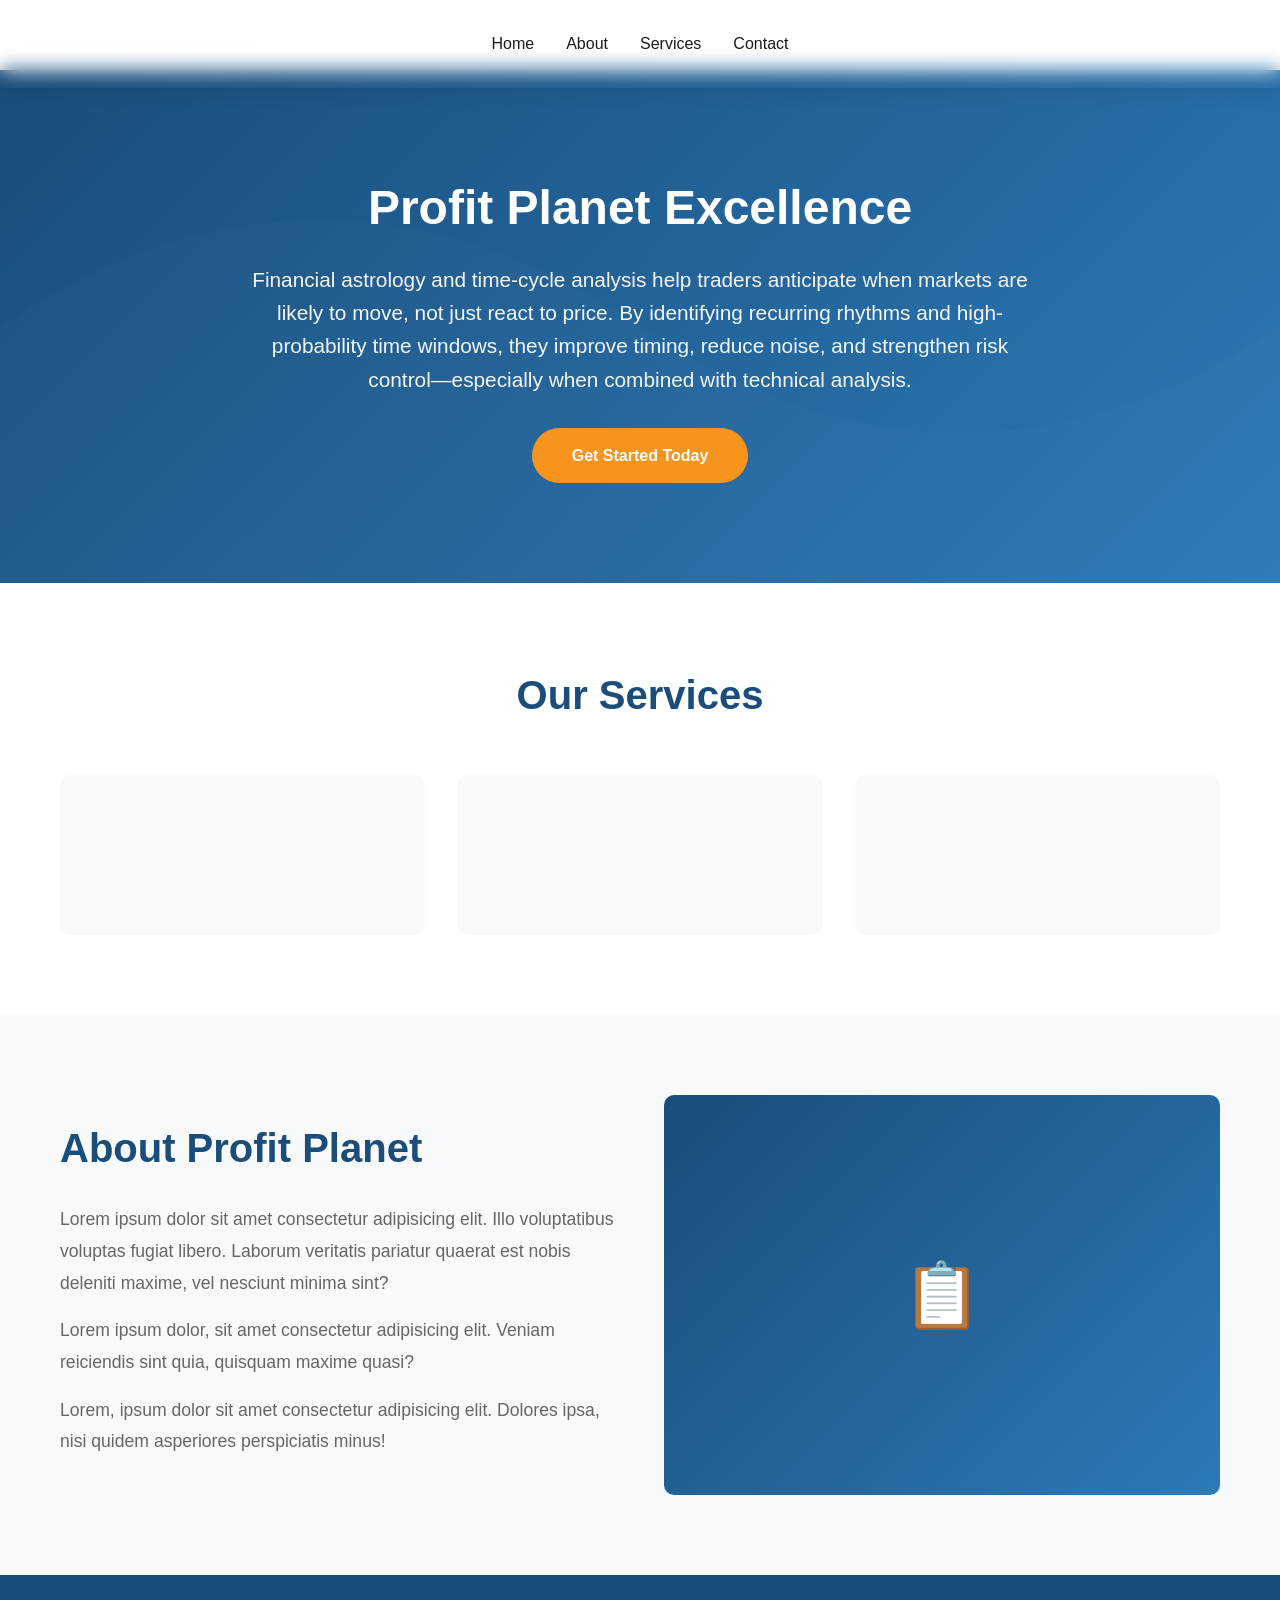
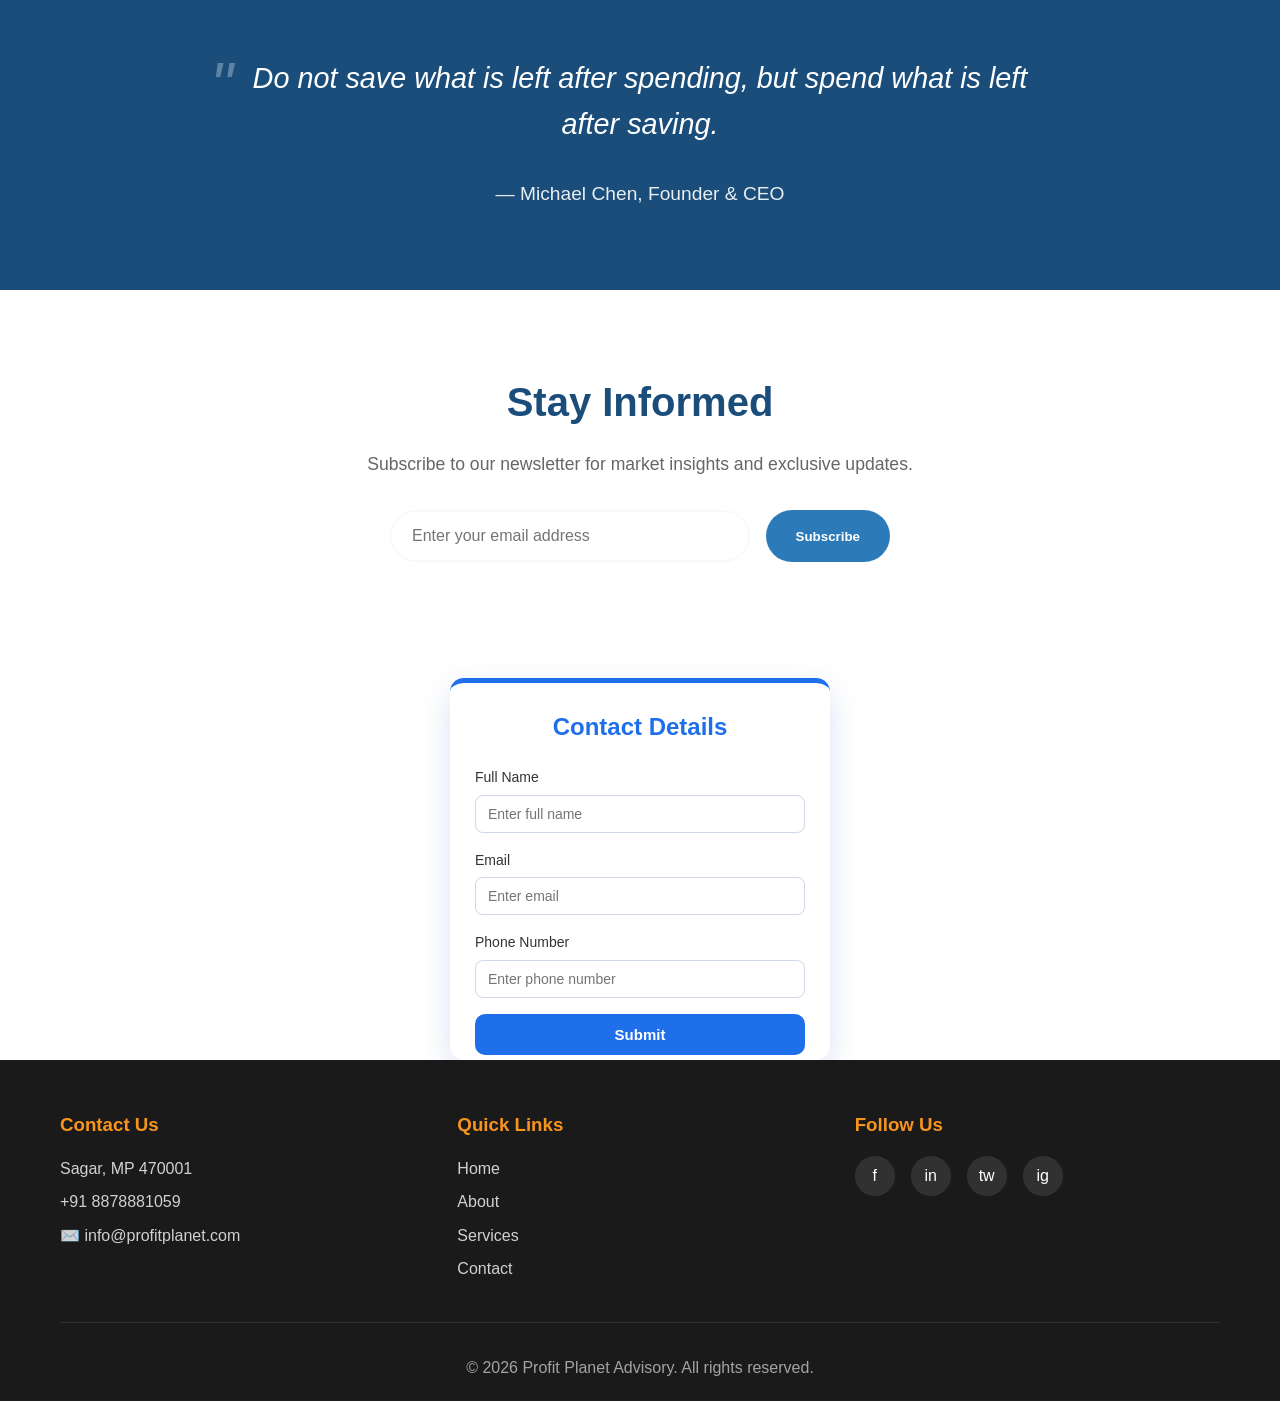
==== public/index.html @ dfa87131 "fix : path issue" ====
<!DOCTYPE html>
<html lang="en">
<head>
    <meta charset="UTF-8">
    <meta name="viewport" content="width=device-width, initial-scale=1.0">
    <title>Profit Planet Solutions</title>
    <link rel="stylesheet" href="style.css">
</head>
<body>
    <!-- Navigation -->
    <nav class="navbar">
        <div class="nav-container">
            <ul class="nav-menu" id="navMenu">
                <li><a href="#home">Home</a></li>
                <li><a href="#about">About</a></li>
                <li><a href="#services">Services</a></li>
                <li><a href="#contact">Contact</a></li>
            </ul>
            <button class="hamburger" id="hamburger" aria-label="Menu toggle">
                <span></span>
                <span></span>
                <span></span>
            </button>
        </div>
    </nav>

    <!-- Hero Section -->
    <section class="hero" id="home">
        <div class="hero-content">
            <h1>Profit Planet Excellence</h1>
            <p>Financial astrology and time-cycle analysis help traders anticipate when markets are likely to move, not just react to price. By identifying recurring rhythms and high-probability time windows, they improve timing, reduce noise, and strengthen risk control—especially when combined with technical analysis.</p>
            <a href="#contact" class="cta-button">Get Started Today</a>
        </div>
    </section>

    <!-- Services Section -->
    <section class="services" id="services">
        <div class="container">
            <h2 class="section-title">Our Services</h2>
            <div class="services-grid">
                <div class="service-card">       
                    <video autoplay muted loop playsinline class="bg-video">
  <source src="./public/videoplayback.mp4" type="video/mp4" />
</video>

                </div>
                <div class="service-card">
                    
                    <video autoplay muted loop playsinline class="bg-video">
  <source src="./public/videoplayback.mp4" type="video/mp4" />
</video>
                    
                </div>
                <div class="service-card">
                    
                   <video autoplay muted loop playsinline class="bg-video">
  <source src="./public/videoplayback.mp4" type="video/mp4" />
</video>
                   
                </div>
                
            </div>
        </div>
    </section>

    <!-- About Section -->
    <section class="about" id="about">
        <div class="container">
            <div class="about-content">
                <div class="about-text">
                    <h2>About Profit Planet</h2>
                    <p>Lorem ipsum dolor sit amet consectetur adipisicing elit. Illo voluptatibus voluptas fugiat libero. Laborum veritatis pariatur quaerat est nobis deleniti maxime, vel nesciunt minima sint?</p>
                    <p>Lorem ipsum dolor, sit amet consectetur adipisicing elit. Veniam reiciendis sint quia, quisquam maxime quasi?</p>
                    <p>Lorem, ipsum dolor sit amet consectetur adipisicing elit. Dolores ipsa, nisi quidem asperiores perspiciatis minus!</p>
                </div>
                <div class="about-image">
                    📋
                </div>
            </div>
        </div>
    </section>

    <!-- Testimonials Section -->
    <section class="testimonials">
        <div class="container">
            <div class="testimonial-quote">
               Do not save what is left after spending, but spend what is left after saving.
            </div>
            <div class="testimonial-author">— Michael Chen, Founder & CEO</div>
        </div>
    </section>

    <!-- Newsletter Section -->
    <section class="newsletter">
        <div class="container">
            <h2>Stay Informed</h2>
            <p>Subscribe to our newsletter for market insights and exclusive updates.</p>
            <form class="newsletter-form" id="newsletterForm">
                <input 
                    type="email" 
                    class="newsletter-input" 
                    id="emailInput" 
                    placeholder="Enter your email address" 
                    required
                >
                <button type="submit" class="newsletter-button">Subscribe</button>
            </form>
            <div class="newsletter-message" id="newsletterMessage"></div>
        </div>
    </section>

    <div class="contact-card">
  <h2>Contact Details</h2>

  <div class="form-group">
    <label>Full Name</label>
    <input type="text" id="fullName" placeholder="Enter full name" />
  </div>

  <div class="form-group">
    <label>Email</label>
    <input type="email" id="email" placeholder="Enter email" />
  </div>

  <div class="form-group">
    <label>Phone Number</label>
    <input type="tel" id="phone" placeholder="Enter phone number" />
  </div>

  <button class="submit-btn" onclick="handleSubmit()">Submit</button>
</div>


    <!-- Footer -->
    <footer class="footer" id="contact">
        <div class="container">
            <div class="footer-content">
                <div class="footer-section">
                    <h3>Contact Us</h3>
                    <p>Sagar, MP 470001</p>
                    <p>+91 8878881059</p>
                    <p>✉️ info@profitplanet.com</p>
                </div>
                <div class="footer-section">
                    <h3>Quick Links</h3>
                    <a href="#home">Home</a>
                    <a href="#about">About</a>
                    <a href="#services">Services</a>
                    <a href="#contact">Contact</a>
                </div>
                <div class="footer-section">
                    <h3>Follow Us</h3>
                    <div class="social-icons">
                        <div class="social-icon">f</div>
                        <div class="social-icon">in</div>
                        <div class="social-icon">tw</div>
                        <div class="social-icon">ig</div>
                    </div>
                </div>
            </div>
            <div class="footer-bottom">
                <p>&copy; 2026 Profit Planet Advisory. All rights reserved.</p>
            </div>
        </div>
    </footer>

    <!-- Scroll to Top Button -->
    <button class="scroll-top" id="scrollTop" aria-label="Scroll to top">↑</button>

    <script src="script.js"></script>
</body>
</html>
---- public/style.css ----
:root {
            --primary-color: #1a4d7a;
            --secondary-color: #2c7ab8;
            --accent-color: #f7941d;
            --text-dark: #1a1a1a;
            --text-light: #666;
            --bg-light: #f8f9fa;
            --white: #ffffff;
            --transition: all 0.3s ease;
        }

        * {
            margin: 0;
            padding: 0;
            box-sizing: border-box;
        }

        html {
            scroll-behavior: smooth;
        }

        body {
            font-family: 'Segoe UI', Tahoma, Geneva, Verdana, sans-serif;
            line-height: 1.6;
            color: var(--text-dark);
        }

        .container {
            max-width: 1200px;
            margin: 0 auto;
            padding: 0 20px;
        }

        /* Navigation */
        .navbar {
            position: fixed;
            top: 0;
            left: 0;
            width: 100%;
            box-shadow: rgba(0, 0, 0, 0.106) 0px 10.4274px 30.4274px 0px;
            backdrop-filter: blur(10px);
            padding: 15px 30px;
            display: flex;
            align-items: center;
            justify-content: center;
            z-index: 1000;
            box-shadow: 0 2px 20px rgba(0,0,0,0.1);
        }

        .nav-container {
            display: flex;
            justify-content: space-between;
            align-items: center;
            padding: 1rem 20px;
            max-width: 1200px;
            margin: 0 auto;
        }

        .logo {
            font-size: 1.5rem;
            font-weight: bold;
            color: var(--primary-color);
        }

        .nav-menu {
            display: flex;
            list-style: none;
            gap: 2rem;
        }

        .nav-menu a {
            text-decoration: none;
            color: var(--text-dark);
            font-weight: 500;
            transition: var(--transition);
        }

        .nav-menu a:hover {
            color: var(--secondary-color);
        }

        .hamburger {
            display: none;
            flex-direction: column;
            cursor: pointer;
            background: none;
            border: none;
            padding: 5px;
        }

        .hamburger span {
            width: 25px;
            height: 3px;
            background: var(--primary-color);
            margin: 3px 0;
            transition: var(--transition);
        }

        .hamburger.active span:nth-child(1) {
            transform: rotate(45deg) translate(8px, 8px);
        }

        .hamburger.active span:nth-child(2) {
            opacity: 0;
        }

        .hamburger.active span:nth-child(3) {
            transform: rotate(-45deg) translate(7px, -6px);
        }

        /* Hero Section */
        .hero {
            margin-top: 70px;
            background: linear-gradient(135deg, var(--primary-color) 0%, var(--secondary-color) 100%);
            color: var(--white);
            padding: 100px 20px;
            text-align: center;
            position: relative;
            overflow: hidden;
        }

        .hero::before {
            content: '';
            position: absolute;
            top: 0;
            left: 0;
            right: 0;
            bottom: 0;
            background: url('data:image/svg+xml,<svg xmlns="http://www.w3.org/2000/svg" viewBox="0 0 1200 600"><path d="M0,300 Q300,100 600,300 T1200,300 L1200,600 L0,600 Z" fill="rgba(255,255,255,0.05)"/></svg>') no-repeat center;
            background-size: cover;
            opacity: 0.3;
        }

        .hero-content {
            position: relative;
            z-index: 1;
            max-width: 800px;
            margin: 0 auto;
        }

        .hero h1 {
            font-size: 3rem;
            margin-bottom: 1rem;
            animation: fadeInUp 0.8s ease;
        }

        .hero p {
            font-size: 1.3rem;
            margin-bottom: 2rem;
            opacity: 0.95;
            animation: fadeInUp 1s ease;
        }

        .cta-button {
            display: inline-block;
            padding: 15px 40px;
            background: var(--accent-color);
            color: var(--white);
            text-decoration: none;
            border-radius: 50px;
            font-weight: bold;
            transition: var(--transition);
            animation: fadeInUp 1.2s ease;
            border: none;
            cursor: pointer;
            font-size: 1rem;
        }

        .cta-button:hover {
            transform: translateY(-3px);
            box-shadow: 0 10px 25px rgba(247, 148, 29, 0.3);
        }

        /* Services Section */
        .services {
            padding: 80px 20px;
            background: var(--white);
        }

        .section-title {
            text-align: center;
            font-size: 2.5rem;
            color: var(--primary-color);
            margin-bottom: 3rem;
        }

        .services-grid {
            display: grid;
            grid-template-columns: repeat(auto-fit, minmax(200px, 1fr));
            gap: 2rem;
            margin-top: 3rem;
        }

        .service-card {
            background: var(--bg-light);
            padding: 1px;
            border-radius: 10px;
            text-align: center;
            transition: var(--transition);
            
        }

        .service-card:hover {
            box-shadow: 0 15px 30px rgba(0,0,0,0.1);
            border-color: var(--secondary-color);
        }

        .service-icon {
            font-size: 3rem;
            margin-bottom: 1rem;
        }

        .service-card h3 {
            color: var(--primary-color);
            margin-bottom: 1rem;
            font-size: 1.3rem;
        }

        .service-card p {
            color: var(--text-light);
        }

        /* About Section */
        .about {
            padding: 80px 20px;
            background: var(--bg-light);
        }

        .about-content {
            display: grid;
            grid-template-columns: 1fr 1fr;
            gap: 3rem;
            align-items: center;
        }

        .about-text h2 {
            color: var(--primary-color);
            font-size: 2.5rem;
            margin-bottom: 1.5rem;
        }

        .about-text p {
            color: var(--text-light);
            font-size: 1.1rem;
            line-height: 1.8;
            margin-bottom: 1rem;
        }

        .about-image {
            background: linear-gradient(135deg, var(--primary-color), var(--secondary-color));
            height: 400px;
            border-radius: 10px;
            display: flex;
            align-items: center;
            justify-content: center;
            color: var(--white);
            font-size: 4rem;
        }

        /* Testimonials Section */
        .testimonials {
            padding: 80px 20px;
            background: var(--primary-color);
            color: var(--white);
            text-align: center;
        }

        .testimonial-quote {
            max-width: 800px;
            margin: 0 auto;
            font-size: 1.8rem;
            font-style: italic;
            line-height: 1.6;
            position: relative;
        }

        .testimonial-quote::before {
            content: '"';
            font-size: 4rem;
            position: absolute;
            top: -20px;
            left: -30px;
            opacity: 0.3;
        }

        .testimonial-author {
            margin-top: 2rem;
            font-size: 1.2rem;
            opacity: 0.9;
        }

        /* Newsletter Section */
        .newsletter {
            padding: 80px 20px;
            background: var(--white);
            text-align: center;
        }

        .newsletter h2 {
            color: var(--primary-color);
            font-size: 2.5rem;
            margin-bottom: 1rem;
        }

        .newsletter p {
            color: var(--text-light);
            margin-bottom: 2rem;
            font-size: 1.1rem;
        }

        .newsletter-form {
            max-width: 500px;
            margin: 0 auto;
            display: flex;
            gap: 1rem;
        }

        .newsletter-input {
            flex: 1;
            padding: 15px 20px;
            border: 2px solid var(--bg-light);
            border-radius: 50px;
            font-size: 1rem;
            transition: var(--transition);
        }

        .newsletter-input:focus {
            outline: none;
            border-color: var(--secondary-color);
        }

        .newsletter-button {
            padding: 15px 30px;
            background: var(--secondary-color);
            color: var(--white);
            border: none;
            border-radius: 50px;
            font-weight: bold;
            cursor: pointer;
            transition: var(--transition);
        }

        .newsletter-button:hover {
            background: var(--primary-color);
        }

        .newsletter-message {
            margin-top: 1rem;
            font-size: 0.9rem;
            min-height: 20px;
        }

        .success {
            color: green;
        }

        .error {
            color: red;
        }

        /* Footer */
        .footer {
            background: var(--text-dark);
            color: var(--white);
            padding: 50px 20px 20px;
        }

        .footer-content {
            display: grid;
            grid-template-columns: repeat(auto-fit, minmax(250px, 1fr));
            gap: 2rem;
            margin-bottom: 2rem;
        }

        .footer-section h3 {
            margin-bottom: 1rem;
            color: var(--accent-color);
        }

        .footer-section p,
        .footer-section a {
            color: rgba(255,255,255,0.8);
            text-decoration: none;
            display: block;
            margin-bottom: 0.5rem;
        }

        .footer-section a:hover {
            color: var(--accent-color);
        }

        .social-icons {
            display: flex;
            gap: 1rem;
            margin-top: 1rem;
        }

        .social-icon {
            width: 40px;
            height: 40px;
            background: rgba(255,255,255,0.1);
            border-radius: 50%;
            display: flex;
            align-items: center;
            justify-content: center;
            transition: var(--transition);
            cursor: pointer;
        }

        .social-icon:hover {
            background: var(--accent-color);
            transform: translateY(-3px);
        }

        .footer-bottom {
            text-align: center;
            padding-top: 2rem;
            border-top: 1px solid rgba(255,255,255,0.1);
            color: rgba(255,255,255,0.6);
        }

        /* Scroll to Top Button */
        .scroll-top {
            position: fixed;
            bottom: 30px;
            right: 30px;
            width: 50px;
            height: 50px;
            background: var(--accent-color);
            color: var(--white);
            border: none;
            border-radius: 50%;
            font-size: 1.5rem;
            cursor: pointer;
            opacity: 0;
            visibility: hidden;
            transition: var(--transition);
            z-index: 999;
        }

        .scroll-top.visible {
            opacity: 1;
            visibility: visible;
        }

        .scroll-top:hover {
            background: var(--primary-color);
            transform: translateY(-5px);
        }

        /* Animations */
        @keyframes fadeInUp {
            from {
                opacity: 0;
                transform: translateY(30px);
            }
            to {
                opacity: 1;
                transform: translateY(0);
            }
        }

        /* Responsive Design */
        @media (max-width: 768px) {
            .hamburger {
                display: flex;
            }

            .nav-menu {
                position: fixed;
                left: -100%;
                top: 70px;
                flex-direction: column;
                background: var(--white);
                width: 100%;
                text-align: center;
                transition: var(--transition);
                box-shadow: 0 10px 27px rgba(0,0,0,0.1);
                padding: 2rem 0;
            }

            .nav-menu.active {
                left: 0;
            }

            .hero h1 {
                font-size: 2rem;
            }

            .hero p {
                font-size: 1.1rem;
            }

            .about-content {
                grid-template-columns: 1fr;
            }

            .about-image {
                height: 300px;
            }

            .testimonial-quote {
                font-size: 1.3rem;
            }

            .newsletter-form {
                flex-direction: column;
            }

            .section-title {
                font-size: 2rem;
            }
        }

        @media (max-width: 480px) {
            .hero {
                padding: 60px 20px;
            }

            .hero h1 {
                font-size: 1.8rem;
            }

            .services,
            .about,
            .testimonials,
            .newsletter {
                padding: 50px 20px;
            }
        }

        .contact-card {
  width: 100%;
  max-width: 380px;
  background: #ffffff;
  border-radius: 14px;
  padding: 25px;
  margin: auto;
  padding-bottom: 5px;
  box-shadow: 0 10px 30px rgba(0, 70, 180, 0.15);
  border-top: 5px solid #1f6feb;
}

.contact-card h2 {
  margin-bottom: 20px;
  color: #1f6feb;
  text-align: center;
}

.form-group {
  margin-bottom: 16px;
}

.form-group label {
  display: block;
  margin-bottom: 6px;
  font-size: 14px;
  color: #333;
}

.form-group input {
  width: 100%;
  padding: 10px 12px;
  border-radius: 8px;
  border: 1px solid #cfd9ea;
  outline: none;
  font-size: 14px;
}

.form-group input:focus {
  border-color: #1f6feb;
  box-shadow: 0 0 0 2px rgba(31, 111, 235, 0.15);
}

.submit-btn {
  width: 100%;
  padding: 12px;
  border-radius: 10px;
  border: none;
  background: #1f6feb;
  color: #ffffff;
  font-size: 15px;
  font-weight: 600;
  cursor: pointer;
  transition: background 0.2s ease;
}

.submit-btn:hover {
  background: #174db3;
}
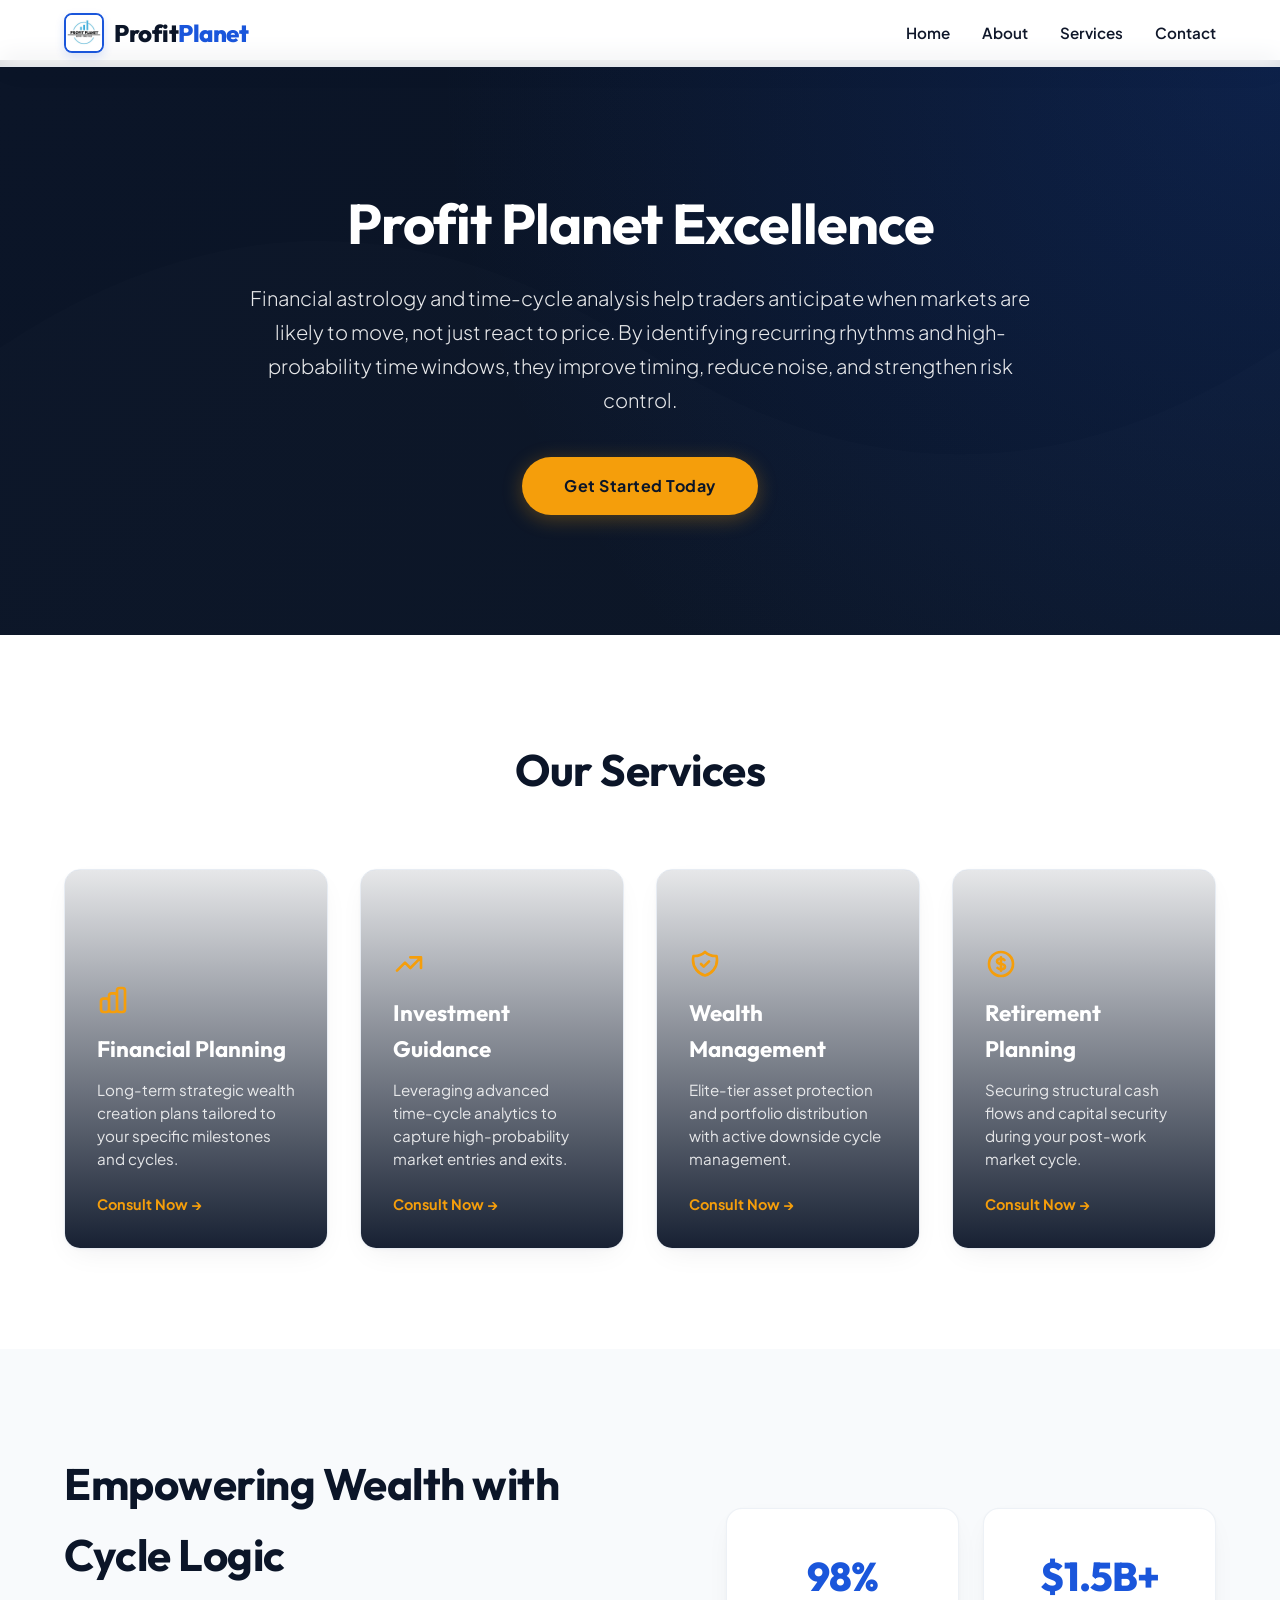
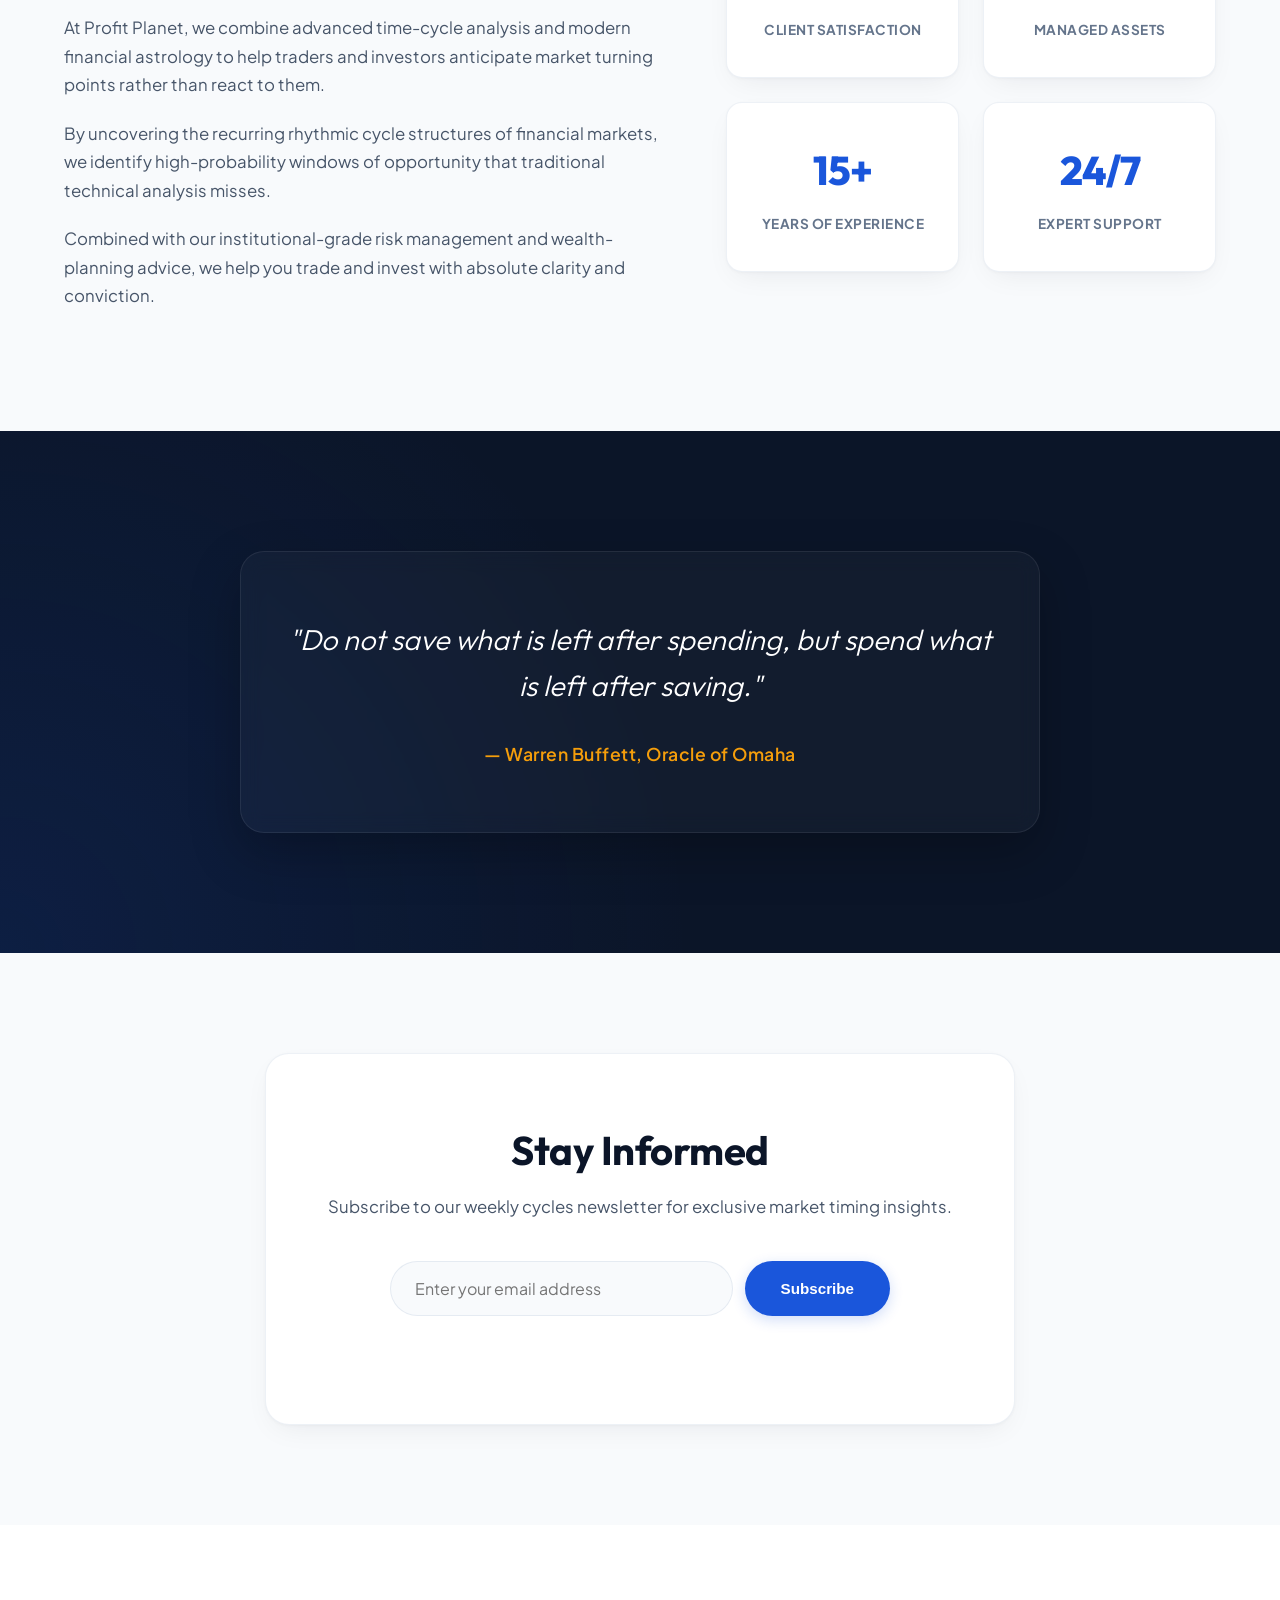
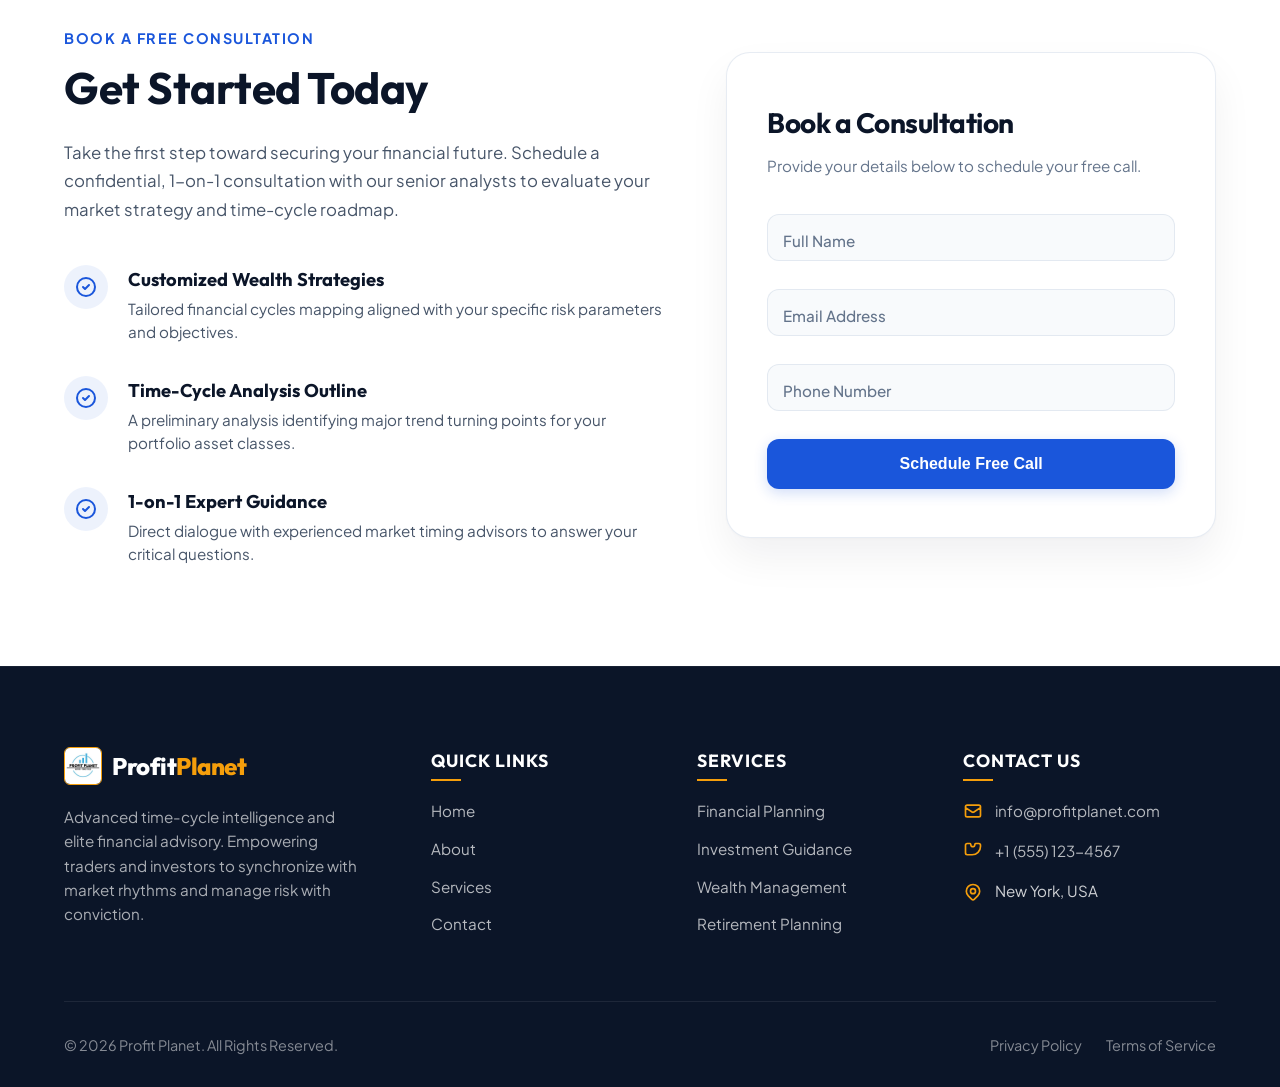
==== commit 00858f54: "feat: initialize Profit Planet landing page with responsive design and service structure" ====
--- a/public/index.html
+++ b/public/index.html
@@ -10,6 +10,10 @@
     <!-- Navigation -->
     <nav class="navbar">
         <div class="nav-container">
+            <a href="#home" class="logo">
+                <img src="logo.jpg" alt="Profit Planet Logo" class="logo-img">
+                <span>Profit<span>Planet</span></span>
+            </a>
             <ul class="nav-menu" id="navMenu">
                 <li><a href="#home">Home</a></li>
                 <li><a href="#about">About</a></li>
@@ -28,7 +32,7 @@
     <section class="hero" id="home">
         <div class="hero-content">
             <h1>Profit Planet Excellence</h1>
-            <p>Financial astrology and time-cycle analysis help traders anticipate when markets are likely to move, not just react to price. By identifying recurring rhythms and high-probability time windows, they improve timing, reduce noise, and strengthen risk control—especially when combined with technical analysis.</p>
+            <p>Financial astrology and time-cycle analysis help traders anticipate when markets are likely to move, not just react to price. By identifying recurring rhythms and high-probability time windows, they improve timing, reduce noise, and strengthen risk control.</p>
             <a href="#contact" class="cta-button">Get Started Today</a>
         </div>
     </section>
@@ -38,27 +42,70 @@
         <div class="container">
             <h2 class="section-title">Our Services</h2>
             <div class="services-grid">
+                <!-- Service 1 -->
                 <div class="service-card">       
                     <video autoplay muted loop playsinline class="bg-video">
-  <source src="./public/videoplayback.mp4" type="video/mp4" />
-</video>
-
-                </div>
+                        <source src="videoplayback.mp4" type="video/mp4" />
+                    </video>
+                    <div class="service-content">
+                        <div class="service-icon">
+                            <svg xmlns="http://www.w3.org/2000/svg" fill="none" viewBox="0 0 24 24" stroke="currentColor" width="32" height="32">
+                                <path stroke-linecap="round" stroke-linejoin="round" stroke-width="2" d="M9 19v-6a2 2 0 00-2-2H5a2 2 0 00-2 2v6a2 2 0 002 2h2a2 2 0 002-2zm0 0V9a2 2 0 012-2h2a2 2 0 012 2v10m-6 0a2 2 0 002 2h2a2 2 0 002-2m0 0V5a2 2 0 012-2h2a2 2 0 012 2v14a2 2 0 01-2 2h-2a2 2 0 01-2-2z" />
+                            </svg>
+                        </div>
+                        <h3>Financial Planning</h3>
+                        <p>Long-term strategic wealth creation plans tailored to your specific milestones and cycles.</p>
+                        <a href="#contact" class="service-link">Consult Now &rarr;</a>
+                    </div>
+                </div>
+                <!-- Service 2 -->
                 <div class="service-card">
-                    
                     <video autoplay muted loop playsinline class="bg-video">
-  <source src="./public/videoplayback.mp4" type="video/mp4" />
-</video>
-                    
-                </div>
+                        <source src="videoplayback.mp4" type="video/mp4" />
+                    </video>
+                    <div class="service-content">
+                        <div class="service-icon">
+                            <svg xmlns="http://www.w3.org/2000/svg" fill="none" viewBox="0 0 24 24" stroke="currentColor" width="32" height="32">
+                                <path stroke-linecap="round" stroke-linejoin="round" stroke-width="2" d="M13 7h8m0 0v8m0-8l-8 8-4-4-6 6" />
+                            </svg>
+                        </div>
+                        <h3>Investment Guidance</h3>
+                        <p>Leveraging advanced time-cycle analytics to capture high-probability market entries and exits.</p>
+                        <a href="#contact" class="service-link">Consult Now &rarr;</a>
+                    </div>
+                </div>
+                <!-- Service 3 -->
                 <div class="service-card">
-                    
-                   <video autoplay muted loop playsinline class="bg-video">
-  <source src="./public/videoplayback.mp4" type="video/mp4" />
-</video>
-                   
-                </div>
-                
+                    <video autoplay muted loop playsinline class="bg-video">
+                        <source src="videoplayback.mp4" type="video/mp4" />
+                    </video>
+                    <div class="service-content">
+                        <div class="service-icon">
+                            <svg xmlns="http://www.w3.org/2000/svg" fill="none" viewBox="0 0 24 24" stroke="currentColor" width="32" height="32">
+                                <path stroke-linecap="round" stroke-linejoin="round" stroke-width="2" d="M9 12l2 2 4-4m5.618-4.016A11.955 11.955 0 0112 2.944a11.955 11.955 0 01-8.618 3.04A12.02 12.02 0 003 9c0 5.591 3.824 10.29 9 11.622 5.176-1.332 9-6.03 9-11.622 0-1.042-.133-2.052-.382-3.016z" />
+                            </svg>
+                        </div>
+                        <h3>Wealth Management</h3>
+                        <p>Elite-tier asset protection and portfolio distribution with active downside cycle management.</p>
+                        <a href="#contact" class="service-link">Consult Now &rarr;</a>
+                    </div>
+                </div>
+                <!-- Service 4 -->
+                <div class="service-card">
+                    <video autoplay muted loop playsinline class="bg-video">
+                        <source src="videoplayback.mp4" type="video/mp4" />
+                    </video>
+                    <div class="service-content">
+                        <div class="service-icon">
+                            <svg xmlns="http://www.w3.org/2000/svg" fill="none" viewBox="0 0 24 24" stroke="currentColor" width="32" height="32">
+                                <path stroke-linecap="round" stroke-linejoin="round" stroke-width="2" d="M12 8c-1.657 0-3 .895-3 2s1.343 2 3 2 3 .895 3 2-1.343 2-3 2m0-8c1.11 0 2.08.402 2.599 1M12 8V7m0 1v8m0 0v1m0-1c-1.11 0-2.08-.402-2.599-1M21 12a9 9 0 11-18 0 9 9 0 0118 0z" />
+                            </svg>
+                        </div>
+                        <h3>Retirement Planning</h3>
+                        <p>Securing structural cash flows and capital security during your post-work market cycle.</p>
+                        <a href="#contact" class="service-link">Consult Now &rarr;</a>
+                    </div>
+                </div>
             </div>
         </div>
     </section>
@@ -68,13 +115,30 @@
         <div class="container">
             <div class="about-content">
                 <div class="about-text">
-                    <h2>About Profit Planet</h2>
-                    <p>Lorem ipsum dolor sit amet consectetur adipisicing elit. Illo voluptatibus voluptas fugiat libero. Laborum veritatis pariatur quaerat est nobis deleniti maxime, vel nesciunt minima sint?</p>
-                    <p>Lorem ipsum dolor, sit amet consectetur adipisicing elit. Veniam reiciendis sint quia, quisquam maxime quasi?</p>
-                    <p>Lorem, ipsum dolor sit amet consectetur adipisicing elit. Dolores ipsa, nisi quidem asperiores perspiciatis minus!</p>
+                    <h2>Empowering Wealth with Cycle Logic</h2>
+                    <p>At Profit Planet, we combine advanced time-cycle analysis and modern financial astrology to help traders and investors anticipate market turning points rather than react to them.</p>
+                    <p>By uncovering the recurring rhythmic cycle structures of financial markets, we identify high-probability windows of opportunity that traditional technical analysis misses.</p>
+                    <p>Combined with our institutional-grade risk management and wealth-planning advice, we help you trade and invest with absolute clarity and conviction.</p>
                 </div>
                 <div class="about-image">
-                    📋
+                    <div class="about-stats-grid">
+                        <div class="stat-card">
+                            <span class="stat-number">98%</span>
+                            <span class="stat-label">Client Satisfaction</span>
+                        </div>
+                        <div class="stat-card">
+                            <span class="stat-number">$1.5B+</span>
+                            <span class="stat-label">Managed Assets</span>
+                        </div>
+                        <div class="stat-card">
+                            <span class="stat-number">15+</span>
+                            <span class="stat-label">Years of Experience</span>
+                        </div>
+                        <div class="stat-card">
+                            <span class="stat-number">24/7</span>
+                            <span class="stat-label">Expert Support</span>
+                        </div>
+                    </div>
                 </div>
             </div>
         </div>
@@ -83,83 +147,198 @@
     <!-- Testimonials Section -->
     <section class="testimonials">
         <div class="container">
-            <div class="testimonial-quote">
-               Do not save what is left after spending, but spend what is left after saving.
-            </div>
-            <div class="testimonial-author">— Michael Chen, Founder & CEO</div>
+            <div class="testimonial-card">
+                <div class="testimonial-quote">
+                   "Do not save what is left after spending, but spend what is left after saving."
+                </div>
+                <div class="testimonial-author">— Warren Buffett, Oracle of Omaha</div>
+            </div>
         </div>
     </section>
 
     <!-- Newsletter Section -->
     <section class="newsletter">
         <div class="container">
-            <h2>Stay Informed</h2>
-            <p>Subscribe to our newsletter for market insights and exclusive updates.</p>
-            <form class="newsletter-form" id="newsletterForm">
-                <input 
-                    type="email" 
-                    class="newsletter-input" 
-                    id="emailInput" 
-                    placeholder="Enter your email address" 
-                    required
-                >
-                <button type="submit" class="newsletter-button">Subscribe</button>
-            </form>
-            <div class="newsletter-message" id="newsletterMessage"></div>
-        </div>
-    </section>
-
-    <div class="contact-card">
-  <h2>Contact Details</h2>
-
-  <div class="form-group">
-    <label>Full Name</label>
-    <input type="text" id="fullName" placeholder="Enter full name" />
-  </div>
-
-  <div class="form-group">
-    <label>Email</label>
-    <input type="email" id="email" placeholder="Enter email" />
-  </div>
-
-  <div class="form-group">
-    <label>Phone Number</label>
-    <input type="tel" id="phone" placeholder="Enter phone number" />
-  </div>
-
-  <button class="submit-btn" onclick="handleSubmit()">Submit</button>
-</div>
-
-
-    <!-- Footer -->
-    <footer class="footer" id="contact">
-        <div class="container">
-            <div class="footer-content">
-                <div class="footer-section">
+            <div class="newsletter-card">
+                <h2>Stay Informed</h2>
+                <p>Subscribe to our weekly cycles newsletter for exclusive market timing insights.</p>
+                <form class="newsletter-form" id="newsletterForm">
+                    <input 
+                        type="email" 
+                        class="newsletter-input" 
+                        id="emailInput" 
+                        placeholder="Enter your email address" 
+                        required
+                    >
+                    <button type="submit" class="newsletter-button">Subscribe</button>
+                </form>
+                <div class="newsletter-message" id="newsletterMessage"></div>
+            </div>
+        </div>
+    </section>
+
+    <!-- Contact Form Section (New) -->
+    <section class="contact-section" id="contact">
+        <div class="container">
+            <div class="contact-grid">
+                <!-- Left Side: Copy and Benefits -->
+                <div class="contact-info">
+                    <span class="sub-title">Book a Free Consultation</span>
+                    <h2>Get Started Today</h2>
+                    <p class="contact-desc">
+                        Take the first step toward securing your financial future. Schedule a confidential, 1-on-1 consultation with our senior analysts to evaluate your market strategy and time-cycle roadmap.
+                    </p>
+                    
+                    <ul class="benefits-list">
+                        <li>
+                            <div class="benefit-icon">
+                                <svg xmlns="http://www.w3.org/2000/svg" fill="none" viewBox="0 0 24 24" stroke="currentColor">
+                                  <path stroke-linecap="round" stroke-linejoin="round" stroke-width="2" d="M9 12l2 2 4-4m6 2a9 9 0 11-18 0 9 9 0 0118 0z" />
+                                </svg>
+                            </div>
+                            <div class="benefit-text">
+                                <h4>Customized Wealth Strategies</h4>
+                                <p>Tailored financial cycles mapping aligned with your specific risk parameters and objectives.</p>
+                            </div>
+                        </li>
+                        <li>
+                            <div class="benefit-icon">
+                                <svg xmlns="http://www.w3.org/2000/svg" fill="none" viewBox="0 0 24 24" stroke="currentColor">
+                                  <path stroke-linecap="round" stroke-linejoin="round" stroke-width="2" d="M9 12l2 2 4-4m6 2a9 9 0 11-18 0 9 9 0 0118 0z" />
+                                </svg>
+                            </div>
+                            <div class="benefit-text">
+                                <h4>Time-Cycle Analysis Outline</h4>
+                                <p>A preliminary analysis identifying major trend turning points for your portfolio asset classes.</p>
+                            </div>
+                        </li>
+                        <li>
+                            <div class="benefit-icon">
+                                <svg xmlns="http://www.w3.org/2000/svg" fill="none" viewBox="0 0 24 24" stroke="currentColor">
+                                  <path stroke-linecap="round" stroke-linejoin="round" stroke-width="2" d="M9 12l2 2 4-4m6 2a9 9 0 11-18 0 9 9 0 0118 0z" />
+                                </svg>
+                            </div>
+                            <div class="benefit-text">
+                                <h4>1-on-1 Expert Guidance</h4>
+                                <p>Direct dialogue with experienced market timing advisors to answer your critical questions.</p>
+                            </div>
+                        </li>
+                    </ul>
+                </div>
+                
+                <!-- Right Side: Form Card -->
+                <div class="contact-card-wrapper">
+                    <div class="contact-form-card" id="contactFormCard">
+                        <h3>Book a Consultation</h3>
+                        <p class="form-instruction">Provide your details below to schedule your free call.</p>
+                        
+                        <form id="contactForm" novalidate>
+                            <!-- Full Name -->
+                            <div class="form-group-floating">
+                                <input type="text" id="fullName" class="floating-input" placeholder=" " required autocomplete="name">
+                                <label class="floating-label" for="fullName">Full Name</label>
+                                <div class="field-error-msg" id="nameError">Full name is required.</div>
+                            </div>
+                            
+                            <!-- Email Address -->
+                            <div class="form-group-floating">
+                                <input type="email" id="email" class="floating-input" placeholder=" " required autocomplete="email">
+                                <label class="floating-label" for="email">Email Address</label>
+                                <div class="field-error-msg" id="emailError">Please enter a valid email address.</div>
+                            </div>
+                            
+                            <!-- Phone Number -->
+                            <div class="form-group-floating">
+                                <input type="tel" id="phone" class="floating-input" placeholder=" " required autocomplete="tel">
+                                <label class="floating-label" for="phone">Phone Number</label>
+                                <div class="field-error-msg" id="phoneError">Please enter a valid 10-digit phone number.</div>
+                            </div>
+                            
+                            <!-- Submit Button -->
+                            <button type="submit" class="submit-btn" id="btnSubmit">
+                                <span class="submit-btn-text">Schedule Free Call</span>
+                                <span class="submit-btn-spinner"></span>
+                            </button>
+                        </form>
+                    </div>
+                </div>
+            </div>
+        </div>
+    </section>
+
+    <!-- Professional Footer Section (New) -->
+    <footer class="footer">
+        <div class="container">
+            <div class="footer-grid">
+                <!-- Column 1: Logo & Description -->
+                <div class="footer-col brand-col">
+                    <a href="#home" class="footer-logo">
+                        <img src="logo.jpg" alt="Profit Planet Logo" class="footer-logo-img">
+                        <span>Profit<span>Planet</span></span>
+                    </a>
+                    <p class="footer-desc">
+                        Advanced time-cycle intelligence and elite financial advisory. Empowering traders and investors to synchronize with market rhythms and manage risk with conviction.
+                    </p>
+                </div>
+                
+                <!-- Column 2: Quick Links -->
+                <div class="footer-col">
+                    <h3>Quick Links</h3>
+                    <ul class="footer-links">
+                        <li><a href="#home">Home</a></li>
+                        <li><a href="#about">About</a></li>
+                        <li><a href="#services">Services</a></li>
+                        <li><a href="#contact">Contact</a></li>
+                    </ul>
+                </div>
+                
+                <!-- Column 3: Services -->
+                <div class="footer-col">
+                    <h3>Services</h3>
+                    <ul class="footer-links">
+                        <li><a href="#services">Financial Planning</a></li>
+                        <li><a href="#services">Investment Guidance</a></li>
+                        <li><a href="#services">Wealth Management</a></li>
+                        <li><a href="#services">Retirement Planning</a></li>
+                    </ul>
+                </div>
+                
+                <!-- Column 4: Contact Info -->
+                <div class="footer-col contact-col">
                     <h3>Contact Us</h3>
-                    <p>Sagar, MP 470001</p>
-                    <p>+91 8878881059</p>
-                    <p>✉️ info@profitplanet.com</p>
-                </div>
-                <div class="footer-section">
-                    <h3>Quick Links</h3>
-                    <a href="#home">Home</a>
-                    <a href="#about">About</a>
-                    <a href="#services">Services</a>
-                    <a href="#contact">Contact</a>
-                </div>
-                <div class="footer-section">
-                    <h3>Follow Us</h3>
-                    <div class="social-icons">
-                        <div class="social-icon">f</div>
-                        <div class="social-icon">in</div>
-                        <div class="social-icon">tw</div>
-                        <div class="social-icon">ig</div>
-                    </div>
-                </div>
-            </div>
+                    <ul class="footer-contact-info">
+                        <li>
+                            <svg xmlns="http://www.w3.org/2000/svg" fill="none" viewBox="0 0 24 24" stroke="currentColor">
+                              <path stroke-linecap="round" stroke-linejoin="round" stroke-width="2" d="M3 8l7.89 5.26a2 2 0 002.22 0L21 8M5 19h14a2 2 0 002-2V7a2 2 0 00-2-2H5a2 2 0 00-2 2v10a2 2 0 002 2z" />
+                            </svg>
+                            <a href="mailto:info@profitplanet.com">info@profitplanet.com</a>
+                        </li>
+                        <li>
+                            <svg xmlns="http://www.w3.org/2000/svg" fill="none" viewBox="0 0 24 24" stroke="currentColor">
+                              <path stroke-linecap="round" stroke-linejoin="round" stroke-width="2" d="M3 5a2 2 0 012-2h3.28a1 1 0 01.94.725l.548 2.2a1 1 0 00.996.839h2.06c.459 0 .873-.282.996-.84l.548-2.2a1 1 0 01.94-.725H19a2 2 0 012 2v1.5a10 10 0 01-10 10H5a2 2 0 01-2-2V5z" />
+                            </svg>
+                            <a href="tel:+15551234567">+1 (555) 123-4567</a>
+                        </li>
+                        <li>
+                            <svg xmlns="http://www.w3.org/2000/svg" fill="none" viewBox="0 0 24 24" stroke="currentColor">
+                              <path stroke-linecap="round" stroke-linejoin="round" stroke-width="2" d="M17.657 16.657L13.414 20.9a1.998 1.998 0 01-2.827 0l-4.244-4.243a8 8 0 1111.314 0z" />
+                              <path stroke-linecap="round" stroke-linejoin="round" stroke-width="2" d="M15 11a3 3 0 11-6 0 3 3 0 016 0z" />
+                            </svg>
+                            <span>New York, USA</span>
+                        </li>
+                    </ul>
+                </div>
+            </div>
+            
+            <!-- Bottom Bar -->
             <div class="footer-bottom">
-                <p>&copy; 2026 Profit Planet Advisory. All rights reserved.</p>
+                <div class="footer-bottom-flex">
+                    <p>&copy; 2026 Profit Planet. All Rights Reserved.</p>
+                    <div class="footer-legal-links">
+                        <a href="#">Privacy Policy</a>
+                        <a href="#">Terms of Service</a>
+                    </div>
+                </div>
             </div>
         </div>
     </footer>
--- a/public/style.css
+++ b/public/style.css
@@ -1,35 +1,49 @@
+@import url('https://fonts.googleapis.com/css2?family=Outfit:wght@300;400;500;600;700;800&family=Plus+Jakarta+Sans:wght@300;400;500;600;700;800&display=swap');
+
 :root {
-            --primary-color: #1a4d7a;
-            --secondary-color: #2c7ab8;
-            --accent-color: #f7941d;
-            --text-dark: #1a1a1a;
-            --text-light: #666;
-            --bg-light: #f8f9fa;
-            --white: #ffffff;
-            --transition: all 0.3s ease;
-        }
-
-        * {
-            margin: 0;
-            padding: 0;
-            box-sizing: border-box;
-        }
-
-        html {
-            scroll-behavior: smooth;
-        }
-
-        body {
-            font-family: 'Segoe UI', Tahoma, Geneva, Verdana, sans-serif;
-            line-height: 1.6;
-            color: var(--text-dark);
-        }
-
-        .container {
-            max-width: 1200px;
-            margin: 0 auto;
-            padding: 0 20px;
-        }
+    --primary-color: #0b1528; /* Premium deep dark navy */
+    --secondary-color: #1a56db; /* Premium royal blue */
+    --accent-color: #f59e0b; /* Golden warm amber */
+    --accent-hover: #d97706; /* Darker amber */
+    --text-dark: #0f172a; /* Slate 900 */
+    --text-light: #475569; /* Slate 600 */
+    --text-muted: #64748b; /* Slate 500 */
+    --bg-light: #f8fafc; /* Slate 50 */
+    --white: #ffffff;
+    --card-shadow: 0 10px 30px -10px rgba(11, 21, 40, 0.08), 0 1px 3px rgba(11, 21, 40, 0.03);
+    --card-shadow-hover: 0 20px 40px -15px rgba(11, 21, 40, 0.15);
+    --transition: all 0.3s cubic-bezier(0.4, 0, 0.2, 1);
+}
+
+* {
+    margin: 0;
+    padding: 0;
+    box-sizing: border-box;
+}
+
+html {
+    scroll-behavior: smooth;
+    scroll-padding-top: 80px; /* Offset for sticky header */
+}
+
+body {
+    font-family: 'Plus Jakarta Sans', sans-serif;
+    line-height: 1.6;
+    color: var(--text-dark);
+    background-color: var(--white);
+    overflow-x: hidden;
+}
+
+h1, h2, h3, h4, h5, h6 {
+    font-family: 'Outfit', sans-serif;
+    font-weight: 700;
+}
+
+.container {
+    max-width: 1200px;
+    margin: 0 auto;
+    padding: 0 24px;
+}
 
         /* Navigation */
         .navbar {
@@ -37,46 +51,85 @@
             top: 0;
             left: 0;
             width: 100%;
-            box-shadow: rgba(0, 0, 0, 0.106) 0px 10.4274px 30.4274px 0px;
-            backdrop-filter: blur(10px);
-            padding: 15px 30px;
-            display: flex;
-            align-items: center;
-            justify-content: center;
+            background: rgba(255, 255, 255, 0.85);
+            backdrop-filter: blur(12px);
+            -webkit-backdrop-filter: blur(12px);
             z-index: 1000;
-            box-shadow: 0 2px 20px rgba(0,0,0,0.1);
+            box-shadow: 0 4px 30px rgba(11, 21, 40, 0.03);
+            border-bottom: 1px solid rgba(226, 232, 240, 0.6);
+            padding: 5px 0;
+            transition: var(--transition);
         }
 
         .nav-container {
             display: flex;
             justify-content: space-between;
             align-items: center;
-            padding: 1rem 20px;
+            width: 100%;
             max-width: 1200px;
             margin: 0 auto;
+            padding: 0.5rem 24px;
         }
 
         .logo {
+            display: flex;
+            align-items: center;
+            gap: 10px;
             font-size: 1.5rem;
-            font-weight: bold;
+            font-weight: 800;
             color: var(--primary-color);
+            text-decoration: none;
+            font-family: 'Outfit', sans-serif;
+            letter-spacing: -0.5px;
+        }
+
+        .logo span span {
+            color: var(--secondary-color);
+        }
+
+        .logo-img {
+            height: 40px;
+            width: 40px;
+            border-radius: 8px;
+            object-fit: cover;
+            border: 2px solid var(--secondary-color);
+            box-shadow: 0 4px 10px rgba(26, 86, 219, 0.15);
         }
 
         .nav-menu {
             display: flex;
             list-style: none;
             gap: 2rem;
+            align-items: center;
         }
 
         .nav-menu a {
             text-decoration: none;
             color: var(--text-dark);
-            font-weight: 500;
+            font-weight: 600;
+            font-size: 0.95rem;
+            transition: var(--transition);
+            position: relative;
+            padding: 0.5rem 0;
+        }
+
+        .nav-menu a::after {
+            content: '';
+            position: absolute;
+            bottom: 0;
+            left: 0;
+            width: 0;
+            height: 2px;
+            background-color: var(--secondary-color);
             transition: var(--transition);
         }
 
         .nav-menu a:hover {
             color: var(--secondary-color);
+        }
+
+        .nav-menu a:hover::after {
+            width: 100%;
         }
 
         .hamburger {
@@ -86,13 +139,13 @@
             background: none;
             border: none;
             padding: 5px;
+            gap: 5px;
         }
 
         .hamburger span {
             width: 25px;
-            height: 3px;
+            height: 2px;
             background: var(--primary-color);
-            margin: 3px 0;
             transition: var(--transition);
         }
 
@@ -110,10 +163,10 @@
 
         /* Hero Section */
         .hero {
-            margin-top: 70px;
-            background: linear-gradient(135deg, var(--primary-color) 0%, var(--secondary-color) 100%);
+            margin-top: 60px;
+            background: radial-gradient(circle at top right, rgba(26, 86, 219, 0.2), transparent 60%), linear-gradient(135deg, var(--primary-color) 0%, #0a1424 100%);
             color: var(--white);
-            padding: 100px 20px;
+            padding: 130px 24px 120px;
             text-align: center;
             position: relative;
             overflow: hidden;
@@ -126,9 +179,9 @@
             left: 0;
             right: 0;
             bottom: 0;
-            background: url('data:image/svg+xml,<svg xmlns="http://www.w3.org/2000/svg" viewBox="0 0 1200 600"><path d="M0,300 Q300,100 600,300 T1200,300 L1200,600 L0,600 Z" fill="rgba(255,255,255,0.05)"/></svg>') no-repeat center;
+            background: url('data:image/svg+xml,<svg xmlns="http://www.w3.org/2000/svg" viewBox="0 0 1200 600"><path d="M0,300 Q300,100 600,300 T1200,300 L1200,600 L0,600 Z" fill="rgba(255,255,255,0.02)"/></svg>') no-repeat center;
             background-size: cover;
-            opacity: 0.3;
+            opacity: 0.5;
         }
 
         .hero-content {
@@ -139,284 +192,805 @@
         }
 
         .hero h1 {
-            font-size: 3rem;
-            margin-bottom: 1rem;
+            font-size: 3.5rem;
+            margin-bottom: 1.5rem;
+            line-height: 1.2;
+            letter-spacing: -1px;
             animation: fadeInUp 0.8s ease;
         }
 
         .hero p {
-            font-size: 1.3rem;
-            margin-bottom: 2rem;
-            opacity: 0.95;
+            font-size: 1.25rem;
+            margin-bottom: 2.5rem;
+            opacity: 0.9;
+            line-height: 1.7;
+            font-weight: 300;
             animation: fadeInUp 1s ease;
         }
 
         .cta-button {
             display: inline-block;
-            padding: 15px 40px;
+            padding: 16px 42px;
             background: var(--accent-color);
-            color: var(--white);
+            color: var(--primary-color);
             text-decoration: none;
             border-radius: 50px;
-            font-weight: bold;
+            font-weight: 700;
+            font-size: 1rem;
+            letter-spacing: 0.5px;
             transition: var(--transition);
             animation: fadeInUp 1.2s ease;
             border: none;
             cursor: pointer;
-            font-size: 1rem;
+            box-shadow: 0 4px 20px rgba(245, 158, 11, 0.3);
         }
 
         .cta-button:hover {
-            transform: translateY(-3px);
-            box-shadow: 0 10px 25px rgba(247, 148, 29, 0.3);
+            transform: translateY(-3px) scale(1.02);
+            background: var(--accent-hover);
+            box-shadow: 0 10px 25px rgba(245, 158, 11, 0.4);
         }
 
         /* Services Section */
         .services {
-            padding: 80px 20px;
+            padding: 100px 24px;
             background: var(--white);
         }
 
         .section-title {
             text-align: center;
-            font-size: 2.5rem;
+            font-size: 2.75rem;
             color: var(--primary-color);
-            margin-bottom: 3rem;
+            margin-bottom: 4rem;
+            letter-spacing: -0.5px;
         }
 
         .services-grid {
             display: grid;
-            grid-template-columns: repeat(auto-fit, minmax(200px, 1fr));
+            grid-template-columns: repeat(auto-fit, minmax(260px, 1fr));
             gap: 2rem;
-            margin-top: 3rem;
         }
 
         .service-card {
-            background: var(--bg-light);
-            padding: 1px;
-            border-radius: 10px;
-            text-align: center;
-            transition: var(--transition);
-            
+            position: relative;
+            height: 380px;
+            border-radius: 16px;
+            overflow: hidden;
+            display: flex;
+            flex-direction: column;
+            justify-content: flex-end;
+            padding: 2rem;
+            transition: var(--transition);
+            border: 1px solid rgba(226, 232, 240, 0.8);
+            box-shadow: var(--card-shadow);
+        }
+
+        .service-card .bg-video {
+            position: absolute;
+            top: 0;
+            left: 0;
+            width: 100%;
+            height: 100%;
+            object-fit: cover;
+            z-index: 1;
+        }
+
+        .service-card::after {
+            content: '';
+            position: absolute;
+            top: 0;
+            left: 0;
+            width: 100%;
+            height: 100%;
+            background: linear-gradient(to top, rgba(11, 21, 40, 0.95) 0%, rgba(11, 21, 40, 0.45) 60%, rgba(11, 21, 40, 0.1) 100%);
+            z-index: 2;
+            transition: var(--transition);
+        }
+
+        .service-card:hover::after {
+            background: linear-gradient(to top, rgba(11, 21, 40, 0.98) 0%, rgba(11, 21, 40, 0.6) 60%, rgba(11, 21, 40, 0.2) 100%);
         }
 
         .service-card:hover {
-            box-shadow: 0 15px 30px rgba(0,0,0,0.1);
-            border-color: var(--secondary-color);
+            transform: translateY(-8px);
+            box-shadow: var(--card-shadow-hover);
+        }
+
+        .service-content {
+            position: relative;
+            z-index: 3;
+            color: var(--white);
+            text-align: left;
         }
 
         .service-icon {
-            font-size: 3rem;
+            font-size: 2.2rem;
+            color: var(--accent-color);
             margin-bottom: 1rem;
-        }
-
-        .service-card h3 {
-            color: var(--primary-color);
-            margin-bottom: 1rem;
-            font-size: 1.3rem;
-        }
-
-        .service-card p {
-            color: var(--text-light);
+            display: flex;
+            align-items: center;
+        }
+
+        .service-icon svg {
+            stroke: var(--accent-color);
+            transition: var(--transition);
+        }
+
+        .service-card:hover .service-icon svg {
+            transform: scale(1.1);
+        }
+
+        .service-content h3 {
+            color: var(--white);
+            margin-bottom: 0.75rem;
+            font-size: 1.4rem;
+            font-weight: 700;
+        }
+
+        .service-content p {
+            color: rgba(255, 255, 255, 0.85);
+            font-size: 0.95rem;
+            margin-bottom: 1.25rem;
+            line-height: 1.5;
+        }
+
+        .service-link {
+            color: var(--accent-color);
+            text-decoration: none;
+            font-weight: 700;
+            font-size: 0.9rem;
+            transition: var(--transition);
+            display: inline-block;
+        }
+
+        .service-link:hover {
+            color: var(--white);
+            transform: translateX(5px);
         }
 
         /* About Section */
         .about {
-            padding: 80px 20px;
+            padding: 100px 24px;
             background: var(--bg-light);
         }
 
         .about-content {
             display: grid;
-            grid-template-columns: 1fr 1fr;
-            gap: 3rem;
+            grid-template-columns: 1.1fr 0.9fr;
+            gap: 4rem;
             align-items: center;
         }
 
         .about-text h2 {
             color: var(--primary-color);
-            font-size: 2.5rem;
+            font-size: 2.75rem;
             margin-bottom: 1.5rem;
+            letter-spacing: -0.5px;
         }
 
         .about-text p {
             color: var(--text-light);
-            font-size: 1.1rem;
-            line-height: 1.8;
-            margin-bottom: 1rem;
+            font-size: 1.05rem;
+            line-height: 1.7;
+            margin-bottom: 1.25rem;
         }
 
         .about-image {
-            background: linear-gradient(135deg, var(--primary-color), var(--secondary-color));
-            height: 400px;
-            border-radius: 10px;
             display: flex;
             align-items: center;
             justify-content: center;
-            color: var(--white);
-            font-size: 4rem;
+            width: 100%;
+        }
+
+        .about-stats-grid {
+            display: grid;
+            grid-template-columns: repeat(2, 1fr);
+            gap: 1.5rem;
+            width: 100%;
+        }
+
+        .stat-card {
+            background: var(--white);
+            padding: 2.2rem 1.5rem;
+            border-radius: 16px;
+            box-shadow: var(--card-shadow);
+            border: 1px solid rgba(226, 232, 240, 0.6);
+            text-align: center;
+            transition: var(--transition);
+        }
+
+        .stat-card:hover {
+            transform: translateY(-5px);
+            box-shadow: var(--card-shadow-hover);
+            border-color: var(--secondary-color);
+        }
+
+        .stat-number {
+            display: block;
+            font-size: 2.5rem;
+            font-weight: 800;
+            color: var(--secondary-color);
+            margin-bottom: 0.5rem;
+            font-family: 'Outfit', sans-serif;
+            letter-spacing: -1px;
+        }
+
+        .stat-label {
+            font-size: 0.85rem;
+            color: var(--text-muted);
+            font-weight: 700;
+            text-transform: uppercase;
+            letter-spacing: 0.5px;
         }
 
         /* Testimonials Section */
         .testimonials {
-            padding: 80px 20px;
-            background: var(--primary-color);
+            padding: 120px 24px;
+            background: radial-gradient(circle at bottom left, rgba(26, 86, 219, 0.15), transparent 50%), var(--primary-color);
             color: var(--white);
             text-align: center;
-        }
-
-        .testimonial-quote {
+            position: relative;
+            overflow: hidden;
+        }
+
+        .testimonial-card {
             max-width: 800px;
             margin: 0 auto;
+            background: rgba(255, 255, 255, 0.03);
+            backdrop-filter: blur(10px);
+            -webkit-backdrop-filter: blur(10px);
+            border: 1px solid rgba(255, 255, 255, 0.08);
+            padding: 4rem 3rem;
+            border-radius: 24px;
+            box-shadow: 0 20px 50px rgba(0, 0, 0, 0.25);
+        }
+
+        .testimonial-quote {
             font-size: 1.8rem;
             font-style: italic;
             line-height: 1.6;
-            position: relative;
-        }
-
-        .testimonial-quote::before {
-            content: '"';
-            font-size: 4rem;
-            position: absolute;
-            top: -20px;
-            left: -30px;
-            opacity: 0.3;
+            margin-bottom: 2rem;
+            font-family: 'Outfit', sans-serif;
+            font-weight: 300;
         }
 
         .testimonial-author {
-            margin-top: 2rem;
-            font-size: 1.2rem;
-            opacity: 0.9;
+            font-size: 1.1rem;
+            font-weight: 600;
+            color: var(--accent-color);
+            letter-spacing: 0.5px;
         }
 
         /* Newsletter Section */
         .newsletter {
-            padding: 80px 20px;
+            padding: 100px 24px;
+            background: var(--bg-light);
+        }
+
+        .newsletter-card {
+            max-width: 750px;
+            margin: 0 auto;
             background: var(--white);
+            padding: 4rem 3rem;
+            border-radius: 24px;
+            box-shadow: var(--card-shadow);
+            border: 1px solid rgba(226, 232, 240, 0.6);
             text-align: center;
         }
 
-        .newsletter h2 {
+        .newsletter-card h2 {
+            font-size: 2.5rem;
             color: var(--primary-color);
-            font-size: 2.5rem;
-            margin-bottom: 1rem;
-        }
-
-        .newsletter p {
+            margin-bottom: 0.75rem;
+            letter-spacing: -0.5px;
+        }
+
+        .newsletter-card p {
             color: var(--text-light);
-            margin-bottom: 2rem;
-            font-size: 1.1rem;
+            margin-bottom: 2.5rem;
+            font-size: 1.05rem;
         }
 
         .newsletter-form {
             max-width: 500px;
             margin: 0 auto;
             display: flex;
-            gap: 1rem;
+            gap: 0.75rem;
         }
 
         .newsletter-input {
             flex: 1;
-            padding: 15px 20px;
-            border: 2px solid var(--bg-light);
+            padding: 16px 24px;
+            border: 1px solid rgba(226, 232, 240, 0.8);
+            background-color: var(--bg-light);
             border-radius: 50px;
             font-size: 1rem;
+            color: var(--text-dark);
+            font-family: inherit;
             transition: var(--transition);
         }
 
         .newsletter-input:focus {
             outline: none;
             border-color: var(--secondary-color);
+            background-color: var(--white);
+            box-shadow: 0 0 0 4px rgba(26, 86, 219, 0.1);
         }
 
         .newsletter-button {
-            padding: 15px 30px;
+            padding: 16px 36px;
             background: var(--secondary-color);
             color: var(--white);
             border: none;
             border-radius: 50px;
-            font-weight: bold;
+            font-weight: 700;
+            font-size: 0.95rem;
             cursor: pointer;
             transition: var(--transition);
+            box-shadow: 0 4px 14px rgba(26, 86, 219, 0.2);
         }
 
         .newsletter-button:hover {
             background: var(--primary-color);
+            transform: translateY(-2px);
+            box-shadow: 0 6px 20px rgba(11, 21, 40, 0.25);
         }
 
         .newsletter-message {
-            margin-top: 1rem;
+            margin-top: 1.25rem;
+            font-size: 0.95rem;
+            font-weight: 600;
+            min-height: 24px;
+        }
+
+        .success {
+            color: #10b981;
+        }
+
+        .error {
+            color: #ef4444;
+        }
+
+        /* Contact Section */
+        .contact-section {
+            padding: 100px 24px;
+            background: var(--white);
+            position: relative;
+        }
+
+        .contact-grid {
+            display: grid;
+            grid-template-columns: 1.1fr 0.9fr;
+            gap: 4rem;
+            align-items: center;
+        }
+
+        .contact-info {
+            text-align: left;
+        }
+
+        .contact-info .sub-title {
+            display: inline-block;
             font-size: 0.9rem;
-            min-height: 20px;
-        }
-
-        .success {
-            color: green;
-        }
-
-        .error {
-            color: red;
-        }
-
-        /* Footer */
+            font-weight: 700;
+            color: var(--secondary-color);
+            text-transform: uppercase;
+            letter-spacing: 1.5px;
+            margin-bottom: 0.75rem;
+        }
+
+        .contact-info h2 {
+            font-size: 2.75rem;
+            color: var(--primary-color);
+            margin-bottom: 1.5rem;
+            letter-spacing: -0.5px;
+            line-height: 1.2;
+        }
+
+        .contact-desc {
+            font-size: 1.05rem;
+            color: var(--text-light);
+            line-height: 1.7;
+            margin-bottom: 2.5rem;
+        }
+
+        .benefits-list {
+            list-style: none;
+            display: flex;
+            flex-direction: column;
+            gap: 2rem;
+        }
+
+        .benefits-list li {
+            display: flex;
+            gap: 1.25rem;
+            align-items: flex-start;
+        }
+
+        .benefit-icon {
+            flex-shrink: 0;
+            width: 44px;
+            height: 44px;
+            background: rgba(26, 86, 219, 0.08);
+            border-radius: 50%;
+            display: flex;
+            align-items: center;
+            justify-content: center;
+            color: var(--secondary-color);
+        }
+
+        .benefit-icon svg {
+            width: 24px;
+            height: 24px;
+            stroke: var(--secondary-color);
+        }
+
+        .benefit-text h4 {
+            font-size: 1.15rem;
+            color: var(--primary-color);
+            margin-bottom: 0.25rem;
+            font-weight: 700;
+        }
+
+        .benefit-text p {
+            font-size: 0.95rem;
+            color: var(--text-light);
+            line-height: 1.5;
+        }
+
+        /* Contact Card and Floating Labels */
+        .contact-card-wrapper {
+            position: relative;
+            z-index: 2;
+        }
+
+        .contact-form-card {
+            background: var(--white);
+            padding: 3rem 2.5rem;
+            border-radius: 24px;
+            box-shadow: 0 20px 40px rgba(11, 21, 40, 0.06), 0 1px 3px rgba(11, 21, 40, 0.02);
+            border: 1px solid rgba(226, 232, 240, 0.8);
+            transition: var(--transition);
+        }
+
+        .contact-form-card:hover {
+            box-shadow: 0 30px 60px rgba(11, 21, 40, 0.1);
+        }
+
+        .contact-form-card h3 {
+            font-size: 1.75rem;
+            color: var(--primary-color);
+            margin-bottom: 0.5rem;
+            letter-spacing: -0.5px;
+        }
+
+        .form-instruction {
+            font-size: 0.95rem;
+            color: var(--text-muted);
+            margin-bottom: 2.25rem;
+        }
+
+        /* Floating Label Styling */
+        .form-group-floating {
+            position: relative;
+            margin-bottom: 1.75rem;
+        }
+
+        .floating-input {
+            width: 100%;
+            padding: 18px 16px 8px;
+            border: 1.5px solid rgba(226, 232, 240, 0.9);
+            border-radius: 12px;
+            font-size: 0.95rem;
+            color: var(--text-dark);
+            background-color: var(--bg-light);
+            outline: none;
+            transition: var(--transition);
+            font-family: inherit;
+        }
+
+        .floating-input:focus {
+            border-color: var(--secondary-color);
+            background-color: var(--white);
+            box-shadow: 0 0 0 4px rgba(26, 86, 219, 0.08);
+        }
+
+        .floating-label {
+            position: absolute;
+            left: 16px;
+            top: 15px;
+            color: var(--text-muted);
+            font-size: 0.95rem;
+            font-weight: 500;
+            pointer-events: none;
+            transition: var(--transition);
+            transform-origin: 0 0;
+        }
+
+        /* Float the label up */
+        .floating-input:focus ~ .floating-label,
+        .floating-input:not(:placeholder-shown) ~ .floating-label {
+            transform: translateY(-8px) scale(0.75);
+            color: var(--secondary-color);
+            font-weight: 700;
+        }
+
+        /* Field Error Handling */
+        .field-error-msg {
+            display: none;
+            color: #ef4444;
+            font-size: 0.8rem;
+            font-weight: 600;
+            margin-top: 0.35rem;
+            margin-left: 0.25rem;
+            text-align: left;
+        }
+
+        .floating-input.is-invalid {
+            border-color: #ef4444;
+            background-color: #fffafb;
+        }
+
+        .floating-input.is-invalid:focus {
+            box-shadow: 0 0 0 4px rgba(239, 68, 68, 0.08);
+        }
+
+        .floating-input.is-invalid ~ .floating-label {
+            color: #ef4444;
+        }
+
+        /* Submit Button with Loading State */
+        .contact-form-card .submit-btn {
+            position: relative;
+            display: flex;
+            align-items: center;
+            justify-content: center;
+            width: 100%;
+            padding: 16px;
+            background: var(--secondary-color);
+            color: var(--white);
+            border: none;
+            border-radius: 12px;
+            font-size: 1rem;
+            font-weight: 700;
+            cursor: pointer;
+            transition: var(--transition);
+            box-shadow: 0 4px 14px rgba(26, 86, 219, 0.2);
+            overflow: hidden;
+        }
+
+        .contact-form-card .submit-btn:hover {
+            background: var(--primary-color);
+            box-shadow: 0 8px 24px rgba(11, 21, 40, 0.25);
+            transform: translateY(-2px);
+        }
+
+        .submit-btn-text {
+            transition: var(--transition);
+        }
+
+        .submit-btn-spinner {
+            position: absolute;
+            width: 20px;
+            height: 20px;
+            border: 3px solid rgba(255, 255, 255, 0.3);
+            border-radius: 50%;
+            border-top-color: var(--white);
+            animation: spin 0.8s linear infinite;
+            opacity: 0;
+            transition: var(--transition);
+        }
+
+        /* Form Loading State Class */
+        .submit-btn.loading {
+            pointer-events: none;
+            background: var(--primary-color) !important;
+            box-shadow: none !important;
+            transform: none !important;
+        }
+
+        .submit-btn.loading .submit-btn-text {
+            opacity: 0;
+        }
+
+        .submit-btn.loading .submit-btn-spinner {
+            opacity: 1;
+        }
+
+        /* Form Success Card Style */
+        .success-card-content {
+            display: flex;
+            flex-direction: column;
+            align-items: center;
+            justify-content: center;
+            text-align: center;
+            padding: 2rem 0;
+            animation: fadeInUp 0.6s ease forwards;
+        }
+
+        .success-icon-wrapper {
+            width: 72px;
+            height: 72px;
+            background: rgba(16, 185, 129, 0.1);
+            border-radius: 50%;
+            display: flex;
+            align-items: center;
+            justify-content: center;
+            margin-bottom: 1.5rem;
+            color: #10b981;
+        }
+
+        .success-icon-wrapper svg {
+            width: 36px;
+            height: 36px;
+            stroke: #10b981;
+        }
+
+        .success-card-content h3 {
+            font-size: 1.75rem;
+            color: var(--primary-color);
+            margin-bottom: 0.75rem;
+        }
+
+        .success-card-content p {
+            color: var(--text-light);
+            font-size: 1rem;
+            line-height: 1.6;
+        }
+
+        /* Professional Footer Section */
         .footer {
-            background: var(--text-dark);
+            background: var(--primary-color);
+            color: rgba(255, 255, 255, 0.8);
+            padding: 80px 24px 30px;
+            border-top: 1px solid rgba(255, 255, 255, 0.05);
+            font-size: 0.95rem;
+        }
+
+        .footer-grid {
+            display: grid;
+            grid-template-columns: 1.2fr 0.8fr 0.8fr 1fr;
+            gap: 4rem;
+            margin-bottom: 4rem;
+            max-width: 1200px;
+            margin-left: auto;
+            margin-right: auto;
+        }
+
+        .footer-col h3 {
             color: var(--white);
-            padding: 50px 20px 20px;
-        }
-
-        .footer-content {
-            display: grid;
-            grid-template-columns: repeat(auto-fit, minmax(250px, 1fr));
-            gap: 2rem;
-            margin-bottom: 2rem;
-        }
-
-        .footer-section h3 {
-            margin-bottom: 1rem;
+            font-size: 1.1rem;
+            font-weight: 700;
+            margin-bottom: 1.5rem;
+            text-transform: uppercase;
+            letter-spacing: 1px;
+            position: relative;
+            display: inline-block;
+        }
+
+        .footer-col h3::after {
+            content: '';
+            position: absolute;
+            left: 0;
+            bottom: -6px;
+            width: 30px;
+            height: 2px;
+            background-color: var(--accent-color);
+        }
+
+        .footer-logo {
+            display: flex;
+            align-items: center;
+            gap: 10px;
+            font-size: 1.5rem;
+            font-weight: 800;
+            color: var(--white);
+            text-decoration: none;
+            margin-bottom: 1.25rem;
+            font-family: 'Outfit', sans-serif;
+            letter-spacing: -0.5px;
+        }
+
+        .footer-logo span span {
             color: var(--accent-color);
         }
 
-        .footer-section p,
-        .footer-section a {
-            color: rgba(255,255,255,0.8);
+        .footer-logo-img {
+            height: 38px;
+            width: 38px;
+            border-radius: 6px;
+            object-fit: cover;
+            border: 1.5px solid var(--accent-color);
+        }
+
+        .footer-desc {
+            line-height: 1.6;
+            color: rgba(255, 255, 255, 0.65);
+        }
+
+        .footer-links {
+            list-style: none;
+            display: flex;
+            flex-direction: column;
+            gap: 0.85rem;
+        }
+
+        .footer-links a {
+            color: rgba(255, 255, 255, 0.7);
             text-decoration: none;
-            display: block;
-            margin-bottom: 0.5rem;
-        }
-
-        .footer-section a:hover {
+            transition: var(--transition);
+            display: inline-block;
+        }
+
+        .footer-links a:hover {
             color: var(--accent-color);
-        }
-
-        .social-icons {
-            display: flex;
+            transform: translateX(3px);
+        }
+
+        .footer-contact-info {
+            list-style: none;
+            display: flex;
+            flex-direction: column;
             gap: 1rem;
-            margin-top: 1rem;
-        }
-
-        .social-icon {
-            width: 40px;
-            height: 40px;
-            background: rgba(255,255,255,0.1);
-            border-radius: 50%;
-            display: flex;
-            align-items: center;
-            justify-content: center;
-            transition: var(--transition);
-            cursor: pointer;
-        }
-
-        .social-icon:hover {
-            background: var(--accent-color);
-            transform: translateY(-3px);
+        }
+
+        .footer-contact-info li {
+            display: flex;
+            gap: 0.75rem;
+            align-items: center;
+        }
+
+        .footer-contact-info svg {
+            width: 20px;
+            height: 20px;
+            stroke: var(--accent-color);
+            flex-shrink: 0;
+        }
+
+        .footer-contact-info a {
+            color: rgba(255, 255, 255, 0.7);
+            text-decoration: none;
+            transition: var(--transition);
+        }
+
+        .footer-contact-info a:hover {
+            color: var(--accent-color);
         }
 
         .footer-bottom {
-            text-align: center;
+            border-top: 1px solid rgba(255, 255, 255, 0.08);
             padding-top: 2rem;
-            border-top: 1px solid rgba(255,255,255,0.1);
-            color: rgba(255,255,255,0.6);
+            max-width: 1200px;
+            margin: 0 auto;
+        }
+
+        .footer-bottom-flex {
+            display: flex;
+            justify-content: space-between;
+            align-items: center;
+            flex-wrap: wrap;
+            gap: 1rem;
+        }
+
+        .footer-bottom p {
+            color: rgba(255, 255, 255, 0.5);
+            font-size: 0.9rem;
+        }
+
+        .footer-legal-links {
+            display: flex;
+            gap: 1.5rem;
+        }
+
+        .footer-legal-links a {
+            color: rgba(255, 255, 255, 0.5);
+            text-decoration: none;
+            font-size: 0.9rem;
+            transition: var(--transition);
+        }
+
+        .footer-legal-links a:hover {
+            color: var(--accent-color);
         }
 
         /* Scroll to Top Button */
@@ -424,18 +998,23 @@
             position: fixed;
             bottom: 30px;
             right: 30px;
-            width: 50px;
-            height: 50px;
+            width: 48px;
+            height: 48px;
             background: var(--accent-color);
-            color: var(--white);
+            color: var(--primary-color);
             border: none;
             border-radius: 50%;
-            font-size: 1.5rem;
+            font-size: 1.3rem;
+            font-weight: 700;
             cursor: pointer;
             opacity: 0;
             visibility: hidden;
             transition: var(--transition);
             z-index: 999;
+            box-shadow: 0 4px 15px rgba(245, 158, 11, 0.3);
+            display: flex;
+            align-items: center;
+            justify-content: center;
         }
 
         .scroll-top.visible {
@@ -444,8 +1023,9 @@
         }
 
         .scroll-top:hover {
-            background: var(--primary-color);
+            background: var(--accent-hover);
             transform: translateY(-5px);
+            box-shadow: 0 8px 25px rgba(245, 158, 11, 0.4);
         }
 
         /* Animations */
@@ -460,7 +1040,20 @@
             }
         }
 
+        @keyframes spin {
+            to {
+                transform: rotate(360deg);
+            }
+        }
+
         /* Responsive Design */
+        @media (max-width: 992px) {
+            .footer-grid {
+                grid-template-columns: repeat(2, 1fr);
+                gap: 3rem;
+            }
+        }
+
         @media (max-width: 768px) {
             .hamburger {
                 display: flex;
@@ -469,14 +1062,16 @@
             .nav-menu {
                 position: fixed;
                 left: -100%;
-                top: 70px;
+                top: 60px;
                 flex-direction: column;
                 background: var(--white);
                 width: 100%;
                 text-align: center;
                 transition: var(--transition);
-                box-shadow: 0 10px 27px rgba(0,0,0,0.1);
-                padding: 2rem 0;
+                box-shadow: 0 10px 30px rgba(11, 21, 40, 0.08);
+                padding: 2.5rem 0;
+                gap: 1.5rem;
+                z-index: 999;
             }
 
             .nav-menu.active {
@@ -484,7 +1079,7 @@
             }
 
             .hero h1 {
-                font-size: 2rem;
+                font-size: 2.5rem;
             }
 
             .hero p {
@@ -493,99 +1088,78 @@
 
             .about-content {
                 grid-template-columns: 1fr;
-            }
-
-            .about-image {
-                height: 300px;
+                gap: 3rem;
+            }
+
+            .about-text h2 {
+                font-size: 2.25rem;
             }
 
             .testimonial-quote {
-                font-size: 1.3rem;
+                font-size: 1.4rem;
+            }
+
+            .testimonial-card {
+                padding: 3rem 1.5rem;
+            }
+
+            .newsletter-card {
+                padding: 3rem 1.5rem;
             }
 
             .newsletter-form {
                 flex-direction: column;
             }
 
+            .contact-grid {
+                grid-template-columns: 1fr;
+                gap: 3rem;
+            }
+
+            .contact-info h2 {
+                font-size: 2.25rem;
+            }
+
+            .contact-form-card {
+                padding: 2.5rem 1.5rem;
+            }
+
             .section-title {
-                font-size: 2rem;
+                font-size: 2.25rem;
+                margin-bottom: 2.5rem;
             }
         }
 
         @media (max-width: 480px) {
             .hero {
-                padding: 60px 20px;
+                padding: 100px 16px 80px;
             }
 
             .hero h1 {
-                font-size: 1.8rem;
+                font-size: 2rem;
             }
 
             .services,
             .about,
             .testimonials,
-            .newsletter {
-                padding: 50px 20px;
-            }
-        }
-
-        .contact-card {
-  width: 100%;
-  max-width: 380px;
-  background: #ffffff;
-  border-radius: 14px;
-  padding: 25px;
-  margin: auto;
-  padding-bottom: 5px;
-  box-shadow: 0 10px 30px rgba(0, 70, 180, 0.15);
-  border-top: 5px solid #1f6feb;
-}
-
-.contact-card h2 {
-  margin-bottom: 20px;
-  color: #1f6feb;
-  text-align: center;
-}
-
-.form-group {
-  margin-bottom: 16px;
-}
-
-.form-group label {
-  display: block;
-  margin-bottom: 6px;
-  font-size: 14px;
-  color: #333;
-}
-
-.form-group input {
-  width: 100%;
-  padding: 10px 12px;
-  border-radius: 8px;
-  border: 1px solid #cfd9ea;
-  outline: none;
-  font-size: 14px;
-}
-
-.form-group input:focus {
-  border-color: #1f6feb;
-  box-shadow: 0 0 0 2px rgba(31, 111, 235, 0.15);
-}
-
-.submit-btn {
-  width: 100%;
-  padding: 12px;
-  border-radius: 10px;
-  border: none;
-  background: #1f6feb;
-  color: #ffffff;
-  font-size: 15px;
-  font-weight: 600;
-  cursor: pointer;
-  transition: background 0.2s ease;
-}
-
-.submit-btn:hover {
-  background: #174db3;
-}
-
+            .newsletter,
+            .contact-section {
+                padding: 60px 16px;
+            }
+
+            .about-stats-grid {
+                grid-template-columns: 1fr;
+                gap: 1rem;
+            }
+
+            .footer-grid {
+                grid-template-columns: 1fr;
+                gap: 2.5rem;
+            }
+
+            .footer-bottom-flex {
+                flex-direction: column;
+                text-align: center;
+            }
+        }
+
